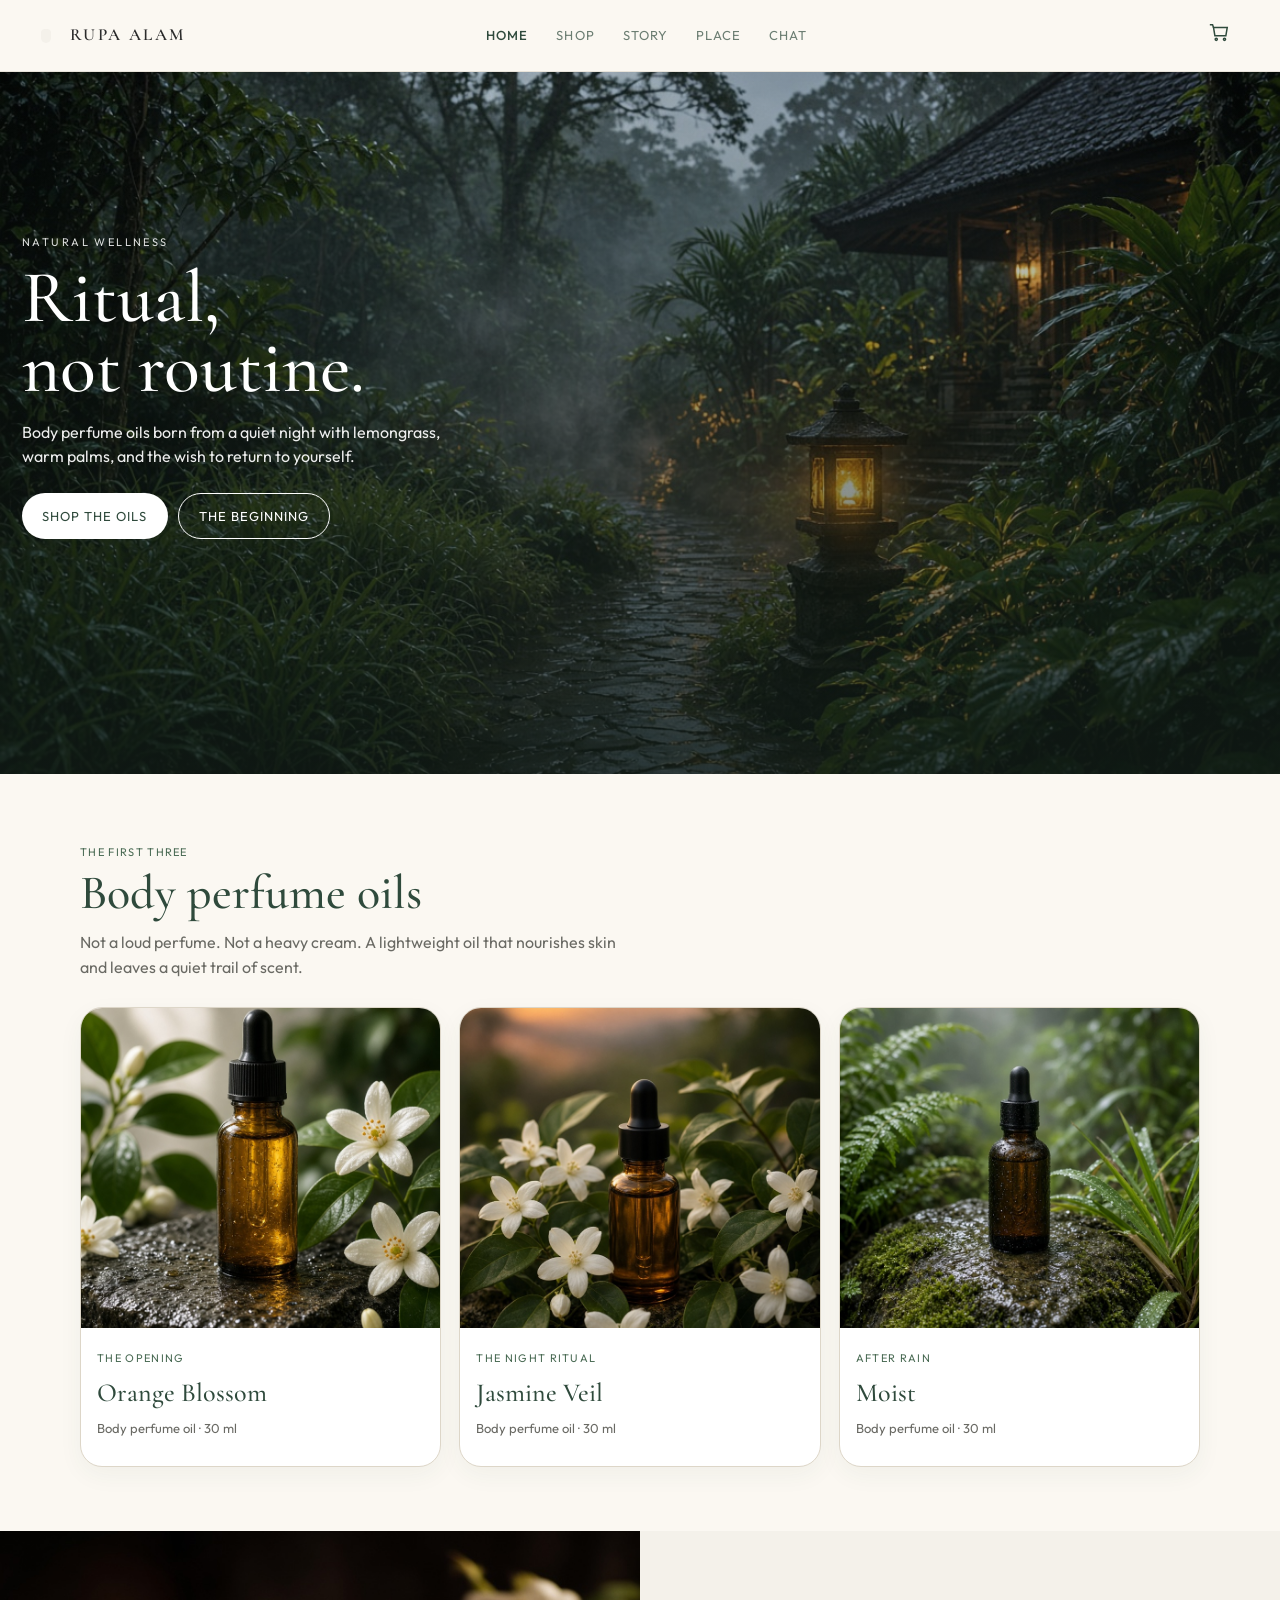
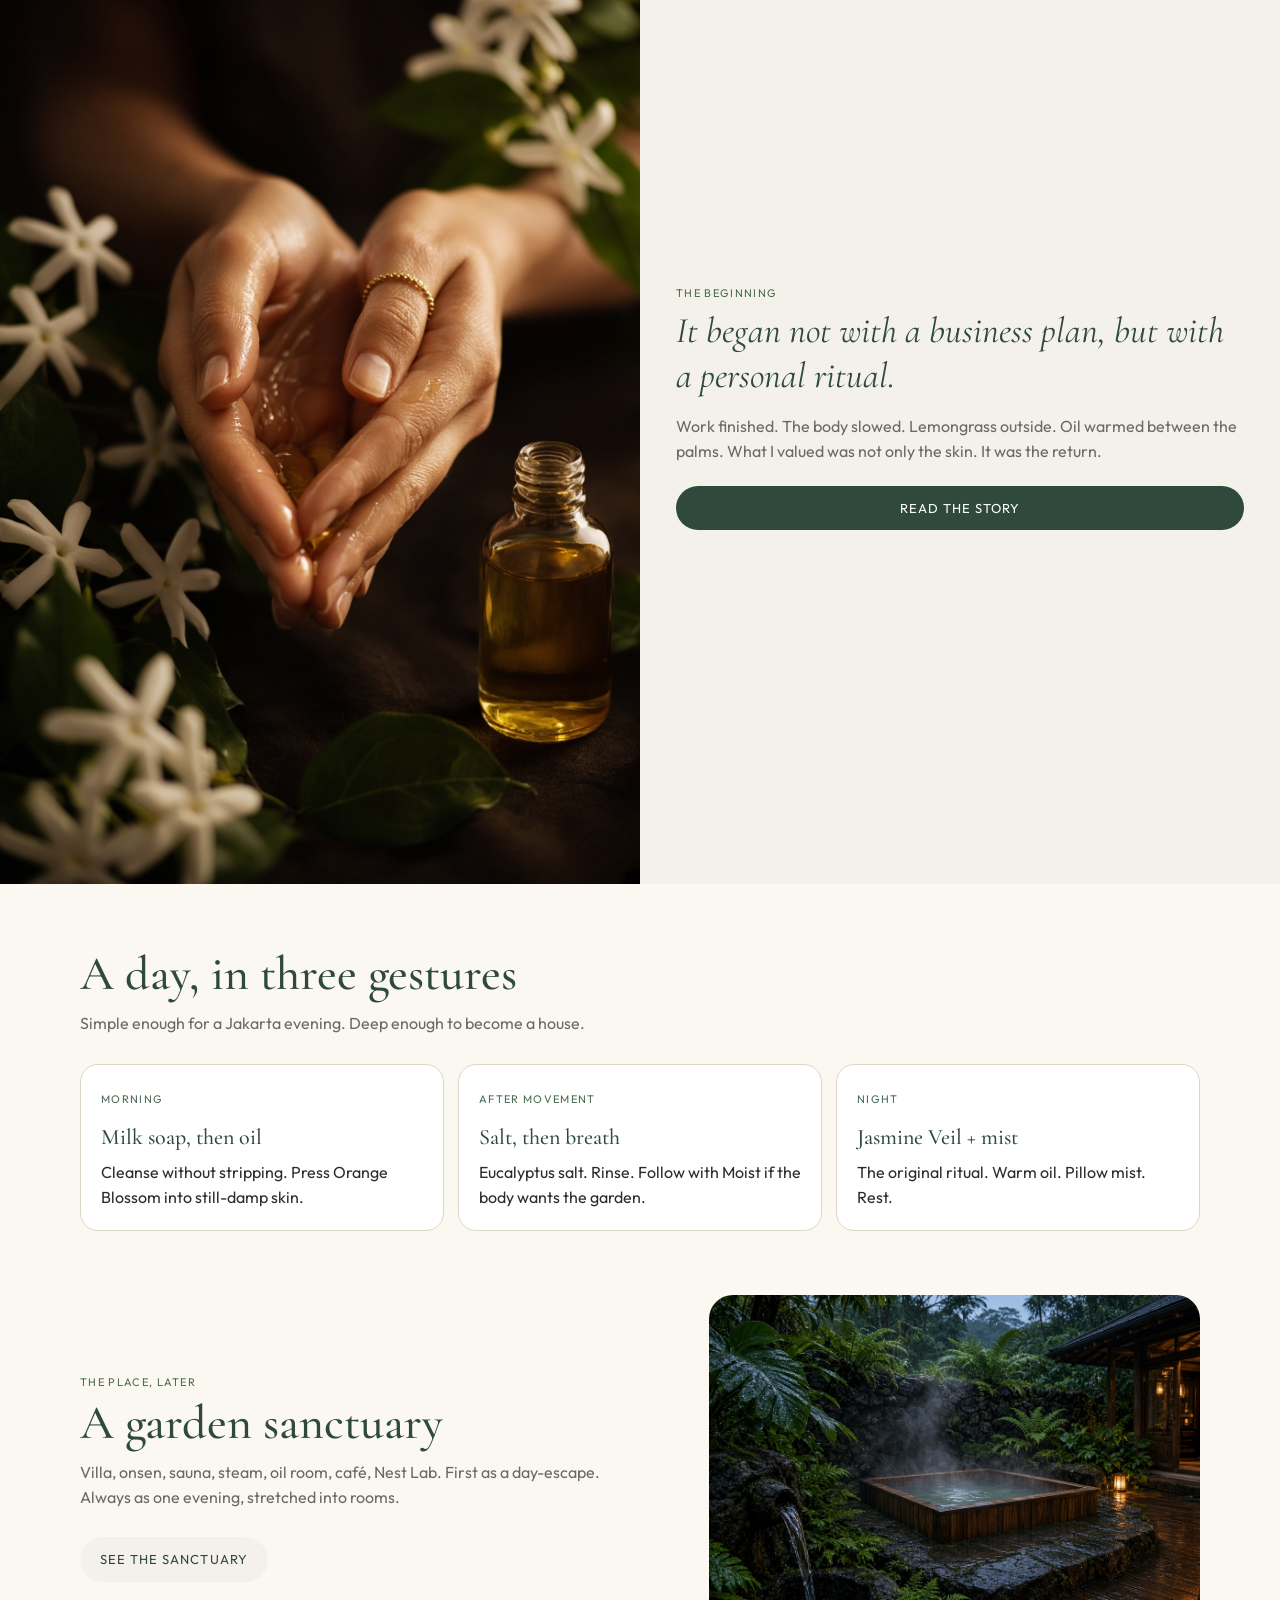
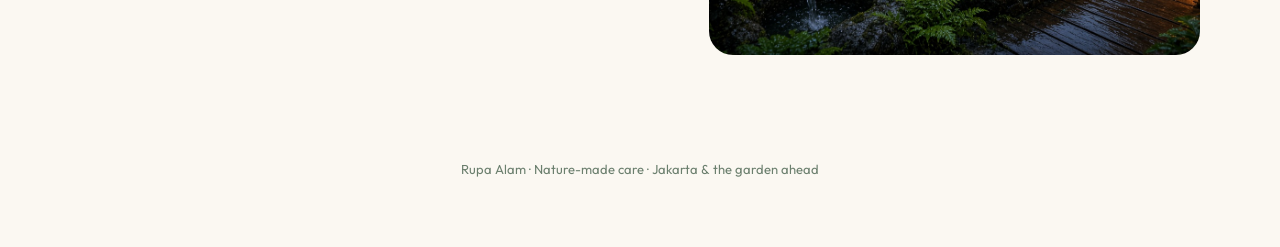
==== index.html @ 2313e0cc "first commit" ====
<!doctype html>
<html lang="en">
<head>
  <meta charset="utf-8">
  <meta name="viewport" content="width=device-width,initial-scale=1,viewport-fit=cover">
  <meta name="theme-color" content="#2F4A3C">
  <meta name="apple-mobile-web-app-capable" content="yes">
  <meta name="apple-mobile-web-app-title" content="Rupa Alam">
  <title>Rupa Alam — Ritual, not Routine</title>
  <meta name="description" content="Botanical body perfume oils and a future garden sanctuary. Nature-made care for ritual, not routines.">
  <link rel="manifest" href="manifest.json">
  <link rel="apple-touch-icon" href="assets/img/apple-touch.png">
  <link rel="icon" href="assets/img/icon-192.png">
  <link rel="preconnect" href="https://fonts.googleapis.com">
  <link href="https://fonts.googleapis.com/css2?family=Cormorant+Garamond:ital,wght@0,500;0,600;1,500&family=Outfit:wght@300;400;500;600&display=swap" rel="stylesheet">
  <link rel="stylesheet" href="assets/css/style.css">
</head>
<body data-page="home">
  <div class="app">
    <header class="topbar" id="topbar"></header>

    <section class="hero">
      <img class="bg" src="assets/img/hero-garden.jpg" alt="Garden after rain">
      <div class="veil"></div>
      <div class="hero-copy">
        <div class="kicker">Natural wellness</div>
        <h1>Ritual,<br>not routine.</h1>
        <p>Body perfume oils born from a quiet night with lemongrass, warm palms, and the wish to return to yourself.</p>
        <div class="row-btns">
          <a class="btn btn-light" href="shop.html">Shop the oils</a>
          <a class="btn btn-line" href="story.html">The beginning</a>
        </div>
      </div>
    </section>

    <section class="section">
      <div class="wrap">
        <div class="tag">The first three</div>
        <h2>Body perfume oils</h2>
        <p class="lede">Not a loud perfume. Not a heavy cream. A lightweight oil that nourishes skin and leaves a quiet trail of scent.</p>
        <div class="grid-3" id="home-products"></div>
      </div>
    </section>

    <section class="split">
      <img src="assets/img/ritual-hands.jpg" alt="Warming oil in the palms">
      <div class="text">
        <div class="tag">The beginning</div>
        <p class="quote">It began not with a business plan, but with a personal ritual.</p>
        <p style="margin:16px 0 22px;color:var(--muted)">Work finished. The body slowed. Lemongrass outside. Oil warmed between the palms. What I valued was not only the skin. It was the return.</p>
        <a class="btn btn-dark" href="story.html">Read the story</a>
      </div>
    </section>

    <section class="section">
      <div class="wrap">
        <h2>A day, in three gestures</h2>
        <p class="lede">Simple enough for a Jakarta evening. Deep enough to become a house.</p>
        <div class="rituals">
          <div class="ritual"><div class="tag">Morning</div><b>Milk soap, then oil</b><p>Cleanse without stripping. Press Orange Blossom into still-damp skin.</p></div>
          <div class="ritual"><div class="tag">After movement</div><b>Salt, then breath</b><p>Eucalyptus salt. Rinse. Follow with Moist if the body wants the garden.</p></div>
          <div class="ritual"><div class="tag">Night</div><b>Jasmine Veil + mist</b><p>The original ritual. Warm oil. Pillow mist. Rest.</p></div>
        </div>
      </div>
    </section>

    <section class="section" style="padding-top:0">
      <div class="wrap grid-2">
        <div>
          <div class="tag">The place, later</div>
          <h2>A garden sanctuary</h2>
          <p class="lede">Villa, onsen, sauna, steam, oil room, café, Nest Lab. First as a day-escape. Always as one evening, stretched into rooms.</p>
          <a class="btn btn-cream" href="sanctuary.html">See the sanctuary</a>
        </div>
        <img src="assets/img/onsen.jpg" alt="Garden onsen" style="border-radius:24px;height:360px;object-fit:cover;width:100%">
      </div>
    </section>

    <footer class="footer">Rupa Alam · Nature-made care · Jakarta & the garden ahead</footer>
  </div>
  <nav class="tabs" id="tabs"></nav>
  <script src="assets/js/app.js"></script>
  <script>
    document.addEventListener("DOMContentLoaded", () => {
      mountShop(document.getElementById("home-products"), ["orange-blossom","jasmine-veil","moist"]);
    });
  </script>
</body>
</html>
---- assets/css/style.css ----
:root{
  --forest:#2F4A3C;
  --forest-2:#24382e;
  --moss:#4A6B54;
  --leaf:#6B7F6E;
  --cream:#F4F1EA;
  --cream-2:#EBE6DB;
  --paper:#FBF8F2;
  --ink:#2C2C2C;
  --muted:#6A6A64;
  --line:#DDD6C8;
  --amber:#C4A574;
  --white:#fff;
  --shadow:0 18px 40px rgba(47,74,60,.12);
  --radius:22px;
  --nav-h:64px;
  --tab-h:72px;
}
*{box-sizing:border-box;margin:0;padding:0}
html,body{background:var(--paper);color:var(--ink);font-family:"Outfit",sans-serif;line-height:1.55}
img{max-width:100%;display:block}
a{color:inherit;text-decoration:none}
button,input,textarea,select{font:inherit}
.serif{font-family:"Cormorant Garamond",Georgia,serif}
.app{min-height:100dvh;padding-bottom:calc(var(--tab-h) + 18px)}

/* top bar */
.topbar{
  position:sticky;top:0;z-index:40;
  display:flex;align-items:center;justify-content:space-between;
  height:var(--nav-h);padding:0 18px;
  background:rgba(251,248,242,.9);backdrop-filter:blur(14px);
  border-bottom:1px solid rgba(221,214,200,.6);
}
.brand{display:flex;align-items:center;gap:10px}
.brand-mark{
  width:28px;height:28px;border-radius:50%;
  display:grid;
  place-items:center;
}
.brand-mark span{width:10px;height:14px;border-radius:8px 8px 10px 10px;background:var(--cream);display:block}
.brand b{font-family:"Cormorant Garamond",serif;font-weight:600;letter-spacing:.12em;font-size:15px}
.icon-btn{
  width:40px;height:40px;border:0;border-radius:50%;
  background:transparent;position:relative;cursor:pointer;color:var(--forest);
}
.cart-count{
  position:absolute;top:2px;right:2px;min-width:16px;height:16px;padding:0 4px;
  border-radius:99px;background:var(--forest);color:#fff;font-size:10px;
  display:none;align-items:center;justify-content:center;
}
.cart-count.show{display:flex}

/* Desktop top navigation (hidden on mobile) */
.topnav{
  margin-left: -100px;
  display:none;
  align-items:center;
  gap:28px;
}
.topnav a{
  font-size:13px;
  letter-spacing:.08em;
  text-transform:uppercase;
  color:var(--forest);
  opacity:.7;
  transition:opacity .2s;
}
.topnav a:hover,
.topnav a.active{opacity:1;font-weight:500}
.topbar-right{
  display:flex;
  align-items:center;
  gap:8px;
}

/* bottom app tabs */
.tabs{
  position:fixed;left:12px;right:12px;bottom:10px;z-index:50;
  height:62px;background:var(--forest);color:#fff;
  border-radius:22px;display:flex;align-items:center;justify-content:space-around;
  box-shadow:0 12px 30px rgba(47,74,60,.28);
}
.tabs a{
  flex:1;height:100%;display:flex;flex-direction:column;align-items:center;justify-content:center;
  gap:2px;font-size:10px;letter-spacing:.06em;text-transform:uppercase;opacity:.7;
}
.tabs a.active,.tabs a:hover{opacity:1}
.tabs svg{width:20px;height:20px}

/* hero */
.hero{position:relative;min-height:78vh;color:#fff;overflow:hidden}
.hero img.bg{position:absolute;inset:0;width:100%;height:100%;object-fit:cover}
.hero .veil{position:absolute;inset:0;background:linear-gradient(180deg,rgba(20,32,26,.15),rgba(20,32,26,.72))}
.hero-copy{position:relative;z-index:2;max-width:720px;padding:18vh 22px 70px}
.kicker{letter-spacing:.22em;text-transform:uppercase;font-size:11px;opacity:.85}
.hero h1{font-family:"Cormorant Garamond",serif;font-weight:500;font-size:clamp(40px,8vw,74px);line-height:.95;margin:12px 0 16px}
.hero p{max-width:460px;font-size:16px;opacity:.92}
.row-btns{display:flex;flex-wrap:wrap;gap:10px;margin-top:24px}

.btn{
  display:inline-flex;align-items:center;justify-content:center;gap:8px;
  border:0;border-radius:999px;padding:12px 20px;cursor:pointer;
  font-size:13px;letter-spacing:.08em;text-transform:uppercase;
}
.btn-dark{background:var(--forest);color:#fff}
.btn-light{background:#fff;color:var(--forest)}
.btn-line{background:transparent;color:inherit;border:1px solid currentColor}
.btn-cream{background:var(--cream);color:var(--forest)}
.btn.full{width:100%}
.btn:disabled{opacity:.45}

.wrap{width:min(1120px,calc(100% - 32px));margin:0 auto}
.section{padding:64px 0}
.section h2{font-family:"Cormorant Garamond",serif;font-size:clamp(30px,5vw,48px);font-weight:500;color:var(--forest);line-height:1.1}
.lede{color:var(--muted);max-width:560px;margin:10px 0 28px}

.grid-3{display:grid;grid-template-columns:repeat(3,1fr);gap:18px}
.grid-2{display:grid;grid-template-columns:1.1fr .9fr;gap:28px;align-items:center}
.card{
  background:#fff;border-radius:var(--radius);overflow:hidden;
  border:1px solid var(--line);box-shadow:0 8px 24px rgba(47,74,60,.05);
}
.card img{width:100%;height:320px;object-fit:cover}
.card .pad{padding:16px 16px 18px}
.card h3{font-family:"Cormorant Garamond",serif;font-size:26px;font-weight:500;color:var(--forest)}
.meta{font-size:13px;color:var(--muted);margin:4px 0 10px}
.price{font-size:15px;color:var(--forest);font-weight:560}
.tag{display:inline-block;font-size:11px;letter-spacing:.12em;text-transform:uppercase;color:var(--moss);margin-bottom:6px}

.split{display:grid;grid-template-columns:1fr 1fr;gap:0;min-height:520px}
.split img{width:100%;height:100%;object-fit:cover;min-height:360px}
.split .text{padding:48px 36px;display:flex;flex-direction:column;justify-content:center;background:var(--cream)}
.quote{font-family:"Cormorant Garamond",serif;font-size:clamp(24px,3.4vw,36px);line-height:1.25;color:var(--forest);font-style:italic}

.rituals{display:grid;grid-template-columns:repeat(3,1fr);gap:14px}
.ritual{background:#fff;border:1px solid var(--line);border-radius:18px;padding:20px}
.ritual b{display:block;font-family:"Cormorant Garamond",serif;font-size:22px;font-weight:500;color:var(--forest);margin:6px 0}

.spaces{display:grid;grid-template-columns:repeat(2,1fr);gap:12px}
.space{position:relative;border-radius:18px;overflow:hidden;min-height:180px;color:#fff}
.space img{position:absolute;inset:0;width:100%;height:100%;object-fit:cover}
.space .cap{position:relative;z-index:1;padding:18px;background:linear-gradient(180deg,transparent,rgba(0,0,0,.55));height:100%;display:flex;align-items:flex-end}
.space h3{font-family:"Cormorant Garamond",serif;font-size:28px;font-weight:500}

.product-hero{display:grid;grid-template-columns:.95fr 1.05fr;gap:28px;padding:28px 0 10px;align-items:start}
.product-hero img{width:100%;border-radius:28px;height:min(70vh,720px);object-fit:cover}
.qty{display:flex;align-items:center;gap:10px;margin:16px 0}
.qty button{width:36px;height:36px;border-radius:50%;border:1px solid var(--line);background:#fff;cursor:pointer}
.notes li{margin-left:18px;margin-bottom:6px;color:var(--muted)}

.cart-item{display:grid;grid-template-columns:84px 1fr auto;gap:12px;padding:14px 0;border-bottom:1px solid var(--line);align-items:center}
.cart-item img{width:84px;height:84px;object-fit:cover;border-radius:14px}
.cart-empty{text-align:center;padding:50px 10px}
.totals{background:#fff;border:1px solid var(--line);border-radius:20px;padding:18px;margin-top:18px}
.totals div{display:flex;justify-content:space-between;margin:6px 0}
.form{display:grid;gap:10px;margin-top:16px}
.form input,.form textarea,.form select{
  width:100%;padding:12px 14px;border-radius:12px;border:1px solid var(--line);background:#fff;
}
.hint{font-size:12px;color:var(--muted);margin-top:8px}

.footer{padding:40px 0 28px;color:var(--leaf);font-size:13px;text-align:center}
.lang{display:flex;gap:8px}
.lang button{border:0;background:transparent;color:var(--forest);cursor:pointer;font-size:12px;letter-spacing:.08em}
.lang button.on{font-weight:700}

@media(max-width:860px){
  .grid-3,.rituals,.split,.product-hero,.grid-2,.spaces{grid-template-columns:1fr}
  .hero{min-height:86vh}
  .card img{height:280px}
  .split .text{padding:28px 20px}
}

/* Desktop: top navbar, hide bottom tabs */
@media(min-width:861px){
  .app{padding-bottom:40px}
  .tabs{display:none}
  .topnav{display:flex}
  .topbar{
    padding:0 32px;
    height:72px;
  }
  .topbar .brand b{font-size:17px;letter-spacing:.14em}
}
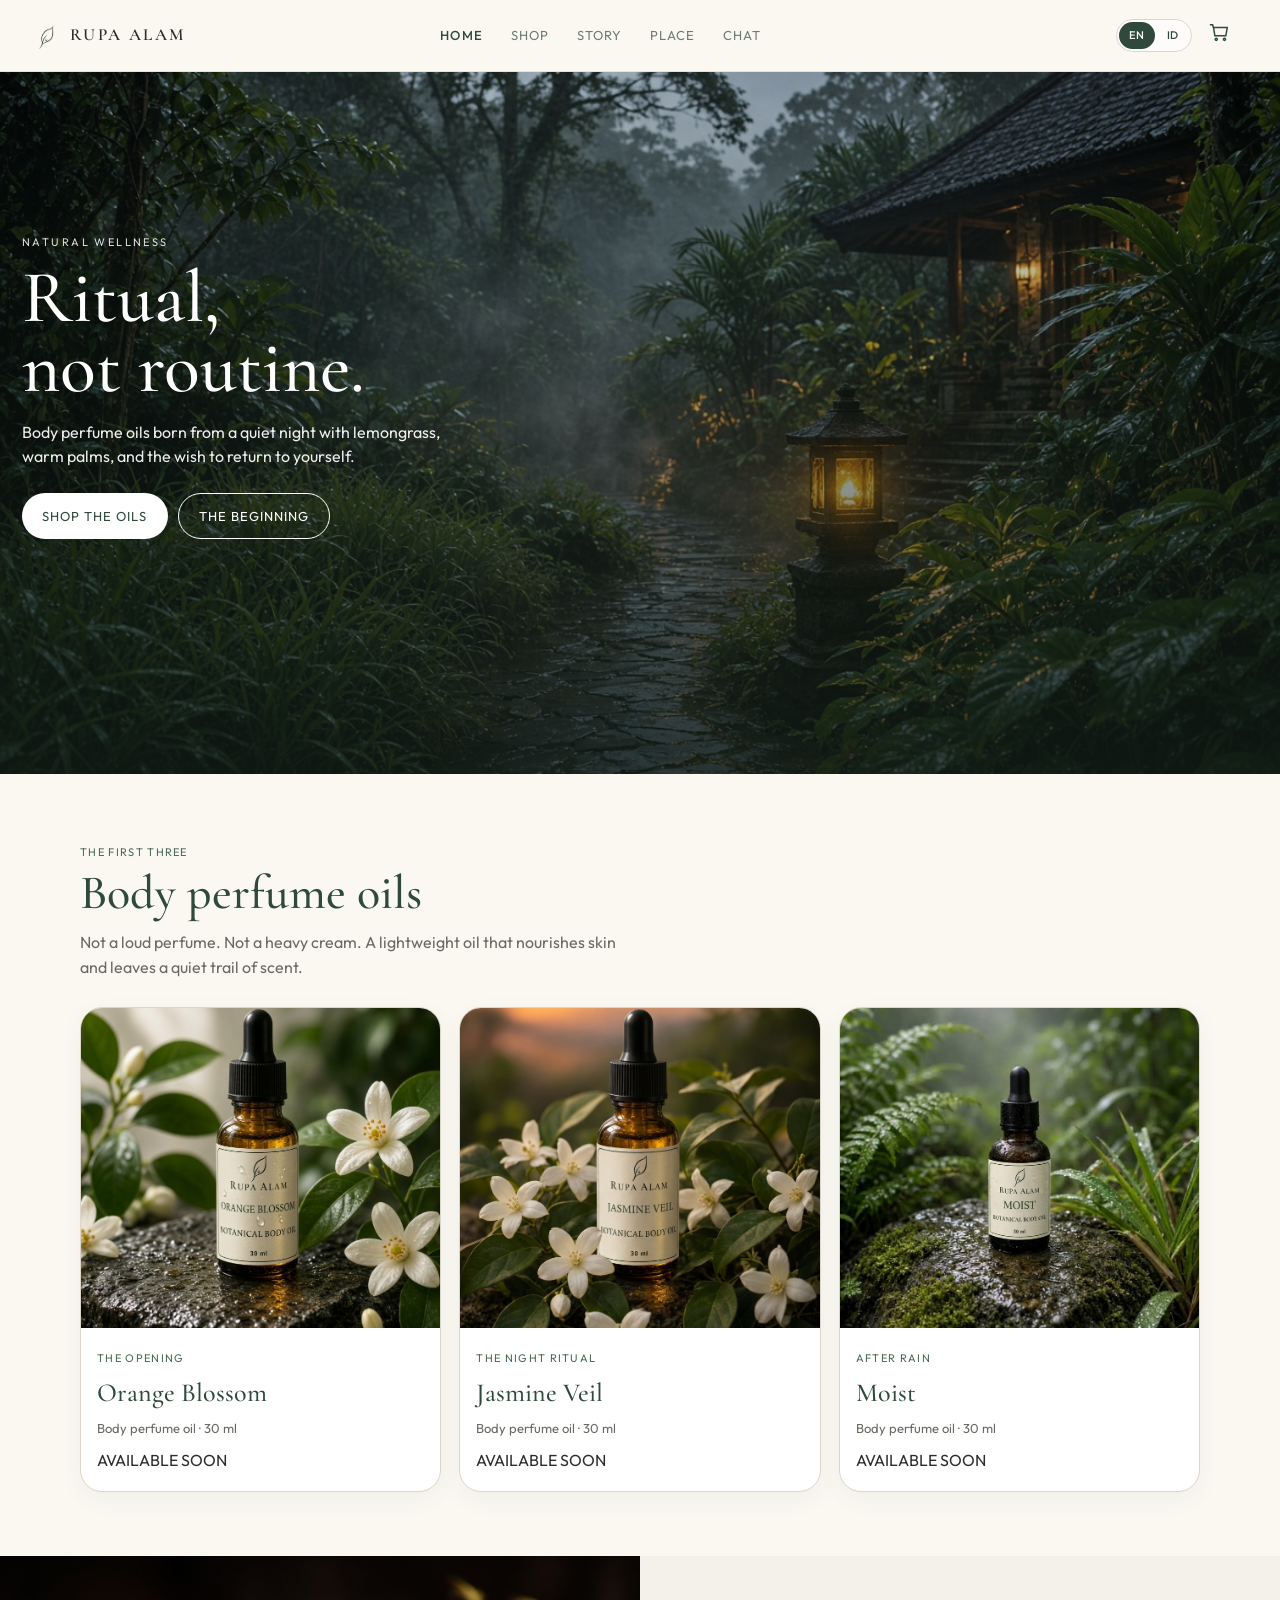
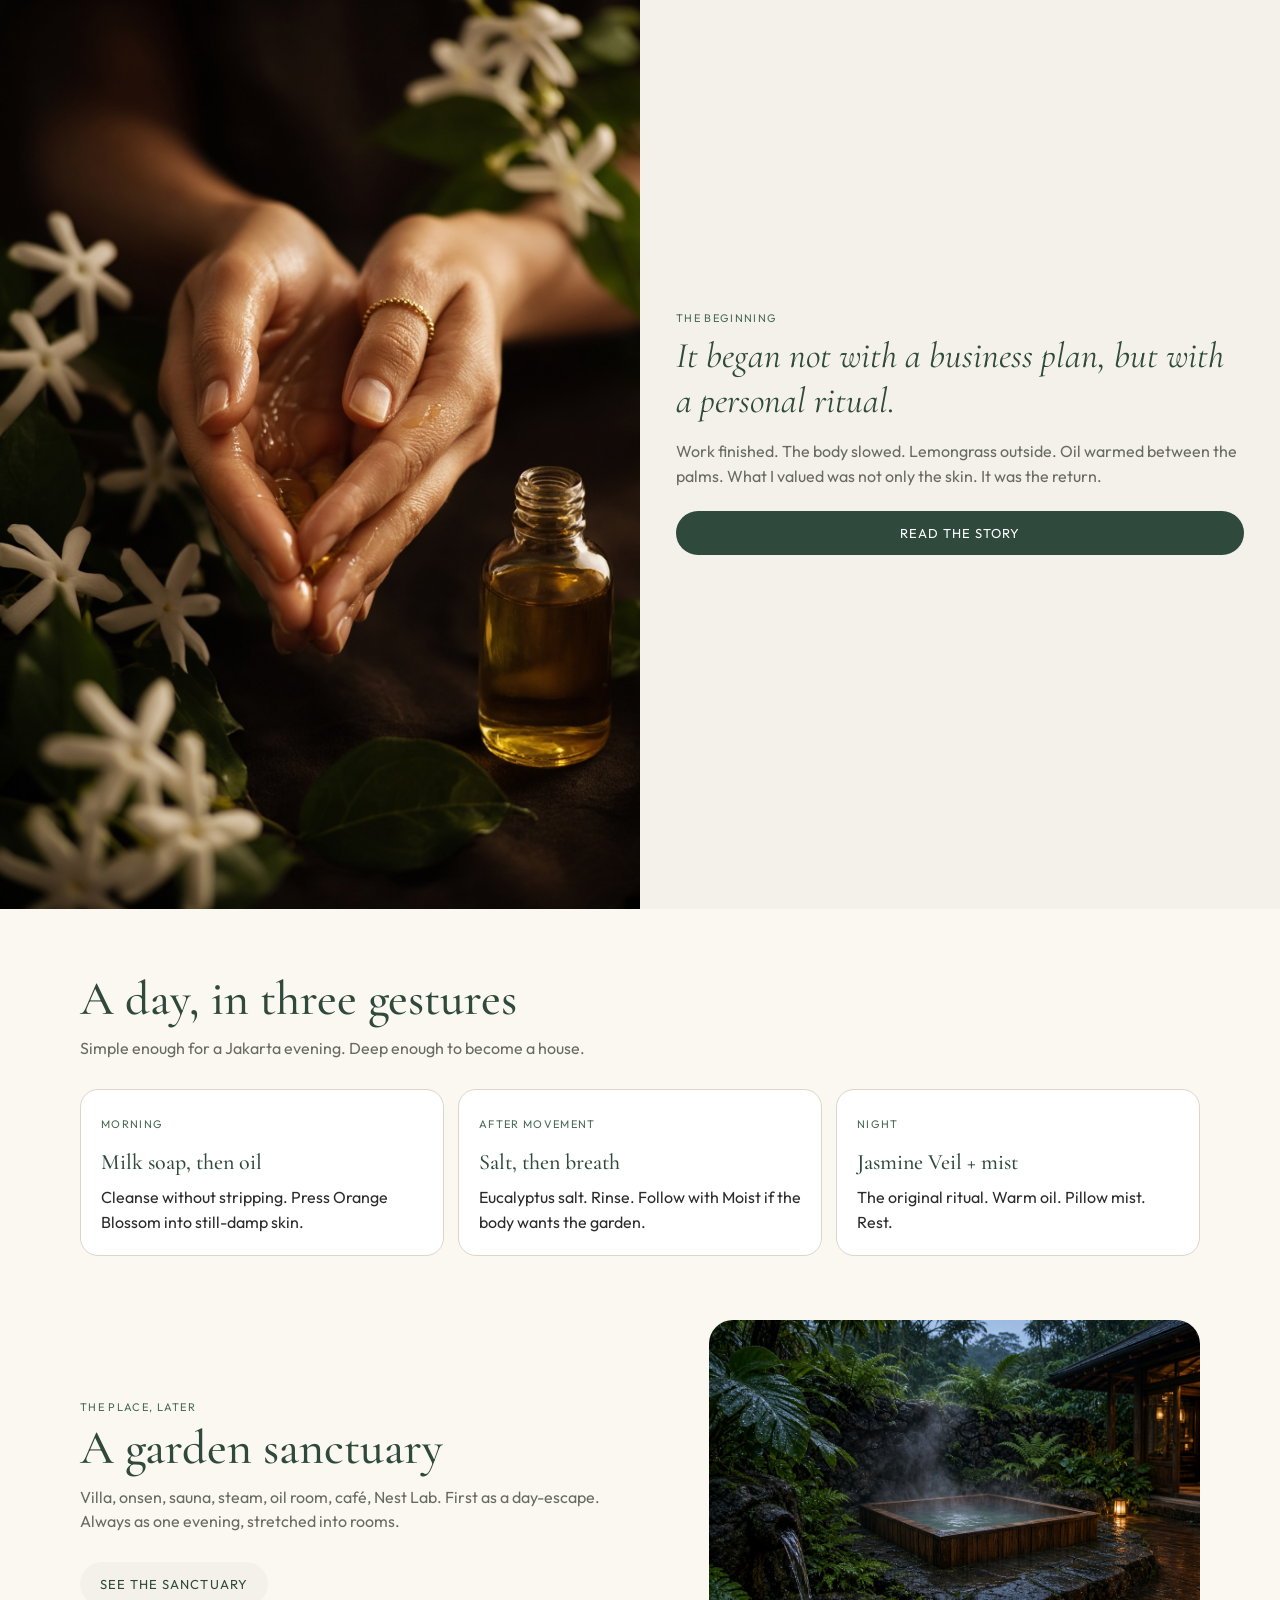
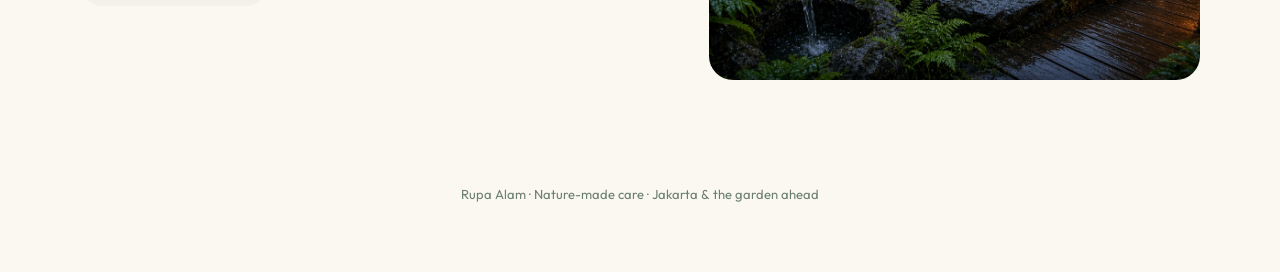
==== commit a93b2aa1: "adding locales language" ====
--- a/index.html
+++ b/index.html
@@ -23,21 +23,21 @@
       <img class="bg" src="assets/img/hero-garden.jpg" alt="Garden after rain">
       <div class="veil"></div>
       <div class="hero-copy">
-        <div class="kicker">Natural wellness</div>
-        <h1>Ritual,<br>not routine.</h1>
-        <p>Body perfume oils born from a quiet night with lemongrass, warm palms, and the wish to return to yourself.</p>
+        <div class="kicker" data-i18n="home.kicker">Natural wellness</div>
+        <h1 data-i18n="home.hero_title">Ritual,<br>not routine.</h1>
+        <p data-i18n="home.hero_text">Body perfume oils born from a quiet night with lemongrass, warm palms, and the wish to return to yourself.</p>
         <div class="row-btns">
-          <a class="btn btn-light" href="shop.html">Shop the oils</a>
-          <a class="btn btn-line" href="story.html">The beginning</a>
+          <a class="btn btn-light" href="shop.html" data-i18n="home.btn_shop">Shop the oils</a>
+          <a class="btn btn-line" href="story.html" data-i18n="home.btn_story">The beginning</a>
         </div>
       </div>
     </section>
 
     <section class="section">
       <div class="wrap">
-        <div class="tag">The first three</div>
-        <h2>Body perfume oils</h2>
-        <p class="lede">Not a loud perfume. Not a heavy cream. A lightweight oil that nourishes skin and leaves a quiet trail of scent.</p>
+        <div class="tag" data-i18n="home.section1_tag">The first three</div>
+        <h2 data-i18n="home.section1_title">Body perfume oils</h2>
+        <p class="lede" data-i18n="home.section1_lede">Not a loud perfume. Not a heavy cream. A lightweight oil that nourishes skin and leaves a quiet trail of scent.</p>
         <div class="grid-3" id="home-products"></div>
       </div>
     </section>
@@ -45,21 +45,33 @@
     <section class="split">
       <img src="assets/img/ritual-hands.jpg" alt="Warming oil in the palms">
       <div class="text">
-        <div class="tag">The beginning</div>
-        <p class="quote">It began not with a business plan, but with a personal ritual.</p>
-        <p style="margin:16px 0 22px;color:var(--muted)">Work finished. The body slowed. Lemongrass outside. Oil warmed between the palms. What I valued was not only the skin. It was the return.</p>
-        <a class="btn btn-dark" href="story.html">Read the story</a>
+        <div class="tag" data-i18n="home.section2_tag">The beginning</div>
+        <p class="quote" data-i18n="home.section2_quote">It began not with a business plan, but with a personal ritual.</p>
+        <p style="margin:16px 0 22px;color:var(--muted)" data-i18n="home.section2_text">Work finished. The body slowed. Lemongrass outside. Oil warmed between the palms. What I valued was not only the skin. It was the return.</p>
+        <a class="btn btn-dark" href="story.html" data-i18n="home.section2_btn">Read the story</a>
       </div>
     </section>
 
     <section class="section">
       <div class="wrap">
-        <h2>A day, in three gestures</h2>
-        <p class="lede">Simple enough for a Jakarta evening. Deep enough to become a house.</p>
+        <h2 data-i18n="home.section3_title">A day, in three gestures</h2>
+        <p class="lede" data-i18n="home.section3_lede">Simple enough for a Jakarta evening. Deep enough to become a house.</p>
         <div class="rituals">
-          <div class="ritual"><div class="tag">Morning</div><b>Milk soap, then oil</b><p>Cleanse without stripping. Press Orange Blossom into still-damp skin.</p></div>
-          <div class="ritual"><div class="tag">After movement</div><b>Salt, then breath</b><p>Eucalyptus salt. Rinse. Follow with Moist if the body wants the garden.</p></div>
-          <div class="ritual"><div class="tag">Night</div><b>Jasmine Veil + mist</b><p>The original ritual. Warm oil. Pillow mist. Rest.</p></div>
+          <div class="ritual">
+            <div class="tag" data-i18n="home.ritual1_tag">Morning</div>
+            <b data-i18n="home.ritual1_title">Milk soap, then oil</b>
+            <p data-i18n="home.ritual1_text">Cleanse without stripping. Press Orange Blossom into still-damp skin.</p>
+          </div>
+          <div class="ritual">
+            <div class="tag" data-i18n="home.ritual2_tag">After movement</div>
+            <b data-i18n="home.ritual2_title">Salt, then breath</b>
+            <p data-i18n="home.ritual2_text">Eucalyptus salt. Rinse. Follow with Moist if the body wants the garden.</p>
+          </div>
+          <div class="ritual">
+            <div class="tag" data-i18n="home.ritual3_tag">Night</div>
+            <b data-i18n="home.ritual3_title">Jasmine Veil + mist</b>
+            <p data-i18n="home.ritual3_text">The original ritual. Warm oil. Pillow mist. Rest.</p>
+          </div>
         </div>
       </div>
     </section>
@@ -67,22 +79,33 @@
     <section class="section" style="padding-top:0">
       <div class="wrap grid-2">
         <div>
-          <div class="tag">The place, later</div>
-          <h2>A garden sanctuary</h2>
-          <p class="lede">Villa, onsen, sauna, steam, oil room, café, Nest Lab. First as a day-escape. Always as one evening, stretched into rooms.</p>
-          <a class="btn btn-cream" href="sanctuary.html">See the sanctuary</a>
+          <div class="tag" data-i18n="home.section4_tag">The place, later</div>
+          <h2 data-i18n="home.section4_title">A garden sanctuary</h2>
+          <p class="lede" data-i18n="home.section4_lede">Villa, onsen, sauna, steam, oil room, café, Nest Lab. First as a day-escape. Always as one evening, stretched into rooms.</p>
+          <a class="btn btn-cream" href="sanctuary.html" data-i18n="home.section4_btn">See the sanctuary</a>
         </div>
         <img src="assets/img/onsen.jpg" alt="Garden onsen" style="border-radius:24px;height:360px;object-fit:cover;width:100%">
       </div>
     </section>
 
-    <footer class="footer">Rupa Alam · Nature-made care · Jakarta & the garden ahead</footer>
+    <footer class="footer" data-i18n="footer">Rupa Alam · Nature-made care · Jakarta & the garden ahead</footer>
   </div>
   <nav class="tabs" id="tabs"></nav>
   <script src="assets/js/app.js"></script>
   <script>
+    // Re-render products when language changes
+    window.__onLangChange = function () {
+      mountShop(document.getElementById("home-products"), ["orange-blossom","jasmine-veil","moist"]);
+    };
+
     document.addEventListener("DOMContentLoaded", () => {
-      mountShop(document.getElementById("home-products"), ["orange-blossom","jasmine-veil","moist"]);
+      // products will be mounted after language loads via __onLangChange
+      // fallback if language already loaded
+      setTimeout(() => {
+        if (document.getElementById("home-products") && !document.getElementById("home-products").innerHTML) {
+          mountShop(document.getElementById("home-products"), ["orange-blossom","jasmine-veil","moist"]);
+        }
+      }, 100);
     });
   </script>
 </body>
--- a/assets/css/style.css
+++ b/assets/css/style.css
@@ -38,6 +38,10 @@
   display:grid;
   place-items:center;
 }
+.brand-mark img{
+  width: 30px;
+  height: 30px;
+}
 .brand-mark span{width:10px;height:14px;border-radius:8px 8px 10px 10px;background:var(--cream);display:block}
 .brand b{font-family:"Cormorant Garamond",serif;font-weight:600;letter-spacing:.12em;font-size:15px}
 .icon-btn{
@@ -183,3 +187,38 @@
   }
   .topbar .brand b{font-size:17px;letter-spacing:.14em}
 }
+
+/* Language switcher */
+.lang-switch {
+  display: flex;
+  gap: 2px;
+  margin-right: 12px;
+  border: 1px solid var(--line);
+  border-radius: 999px;
+  padding: 2px;
+  background: rgba(255,255,255,0.6);
+}
+.lang-switch button {
+  border: 0;
+  background: transparent;
+  color: var(--forest);
+  cursor: pointer;
+  font-size: 11px;
+  font-weight: 500;
+  letter-spacing: 0.06em;
+  padding: 5px 10px;
+  border-radius: 999px;
+  transition: all 0.2s ease;
+}
+.lang-switch button.active {
+  background: var(--forest);
+  color: #fff;
+}
+.lang-switch button:hover:not(.active) {
+  background: rgba(47, 74, 60, 0.08);
+}
+.topbar-right {
+  display: flex;
+  align-items: center;
+  gap: 4px;
+}
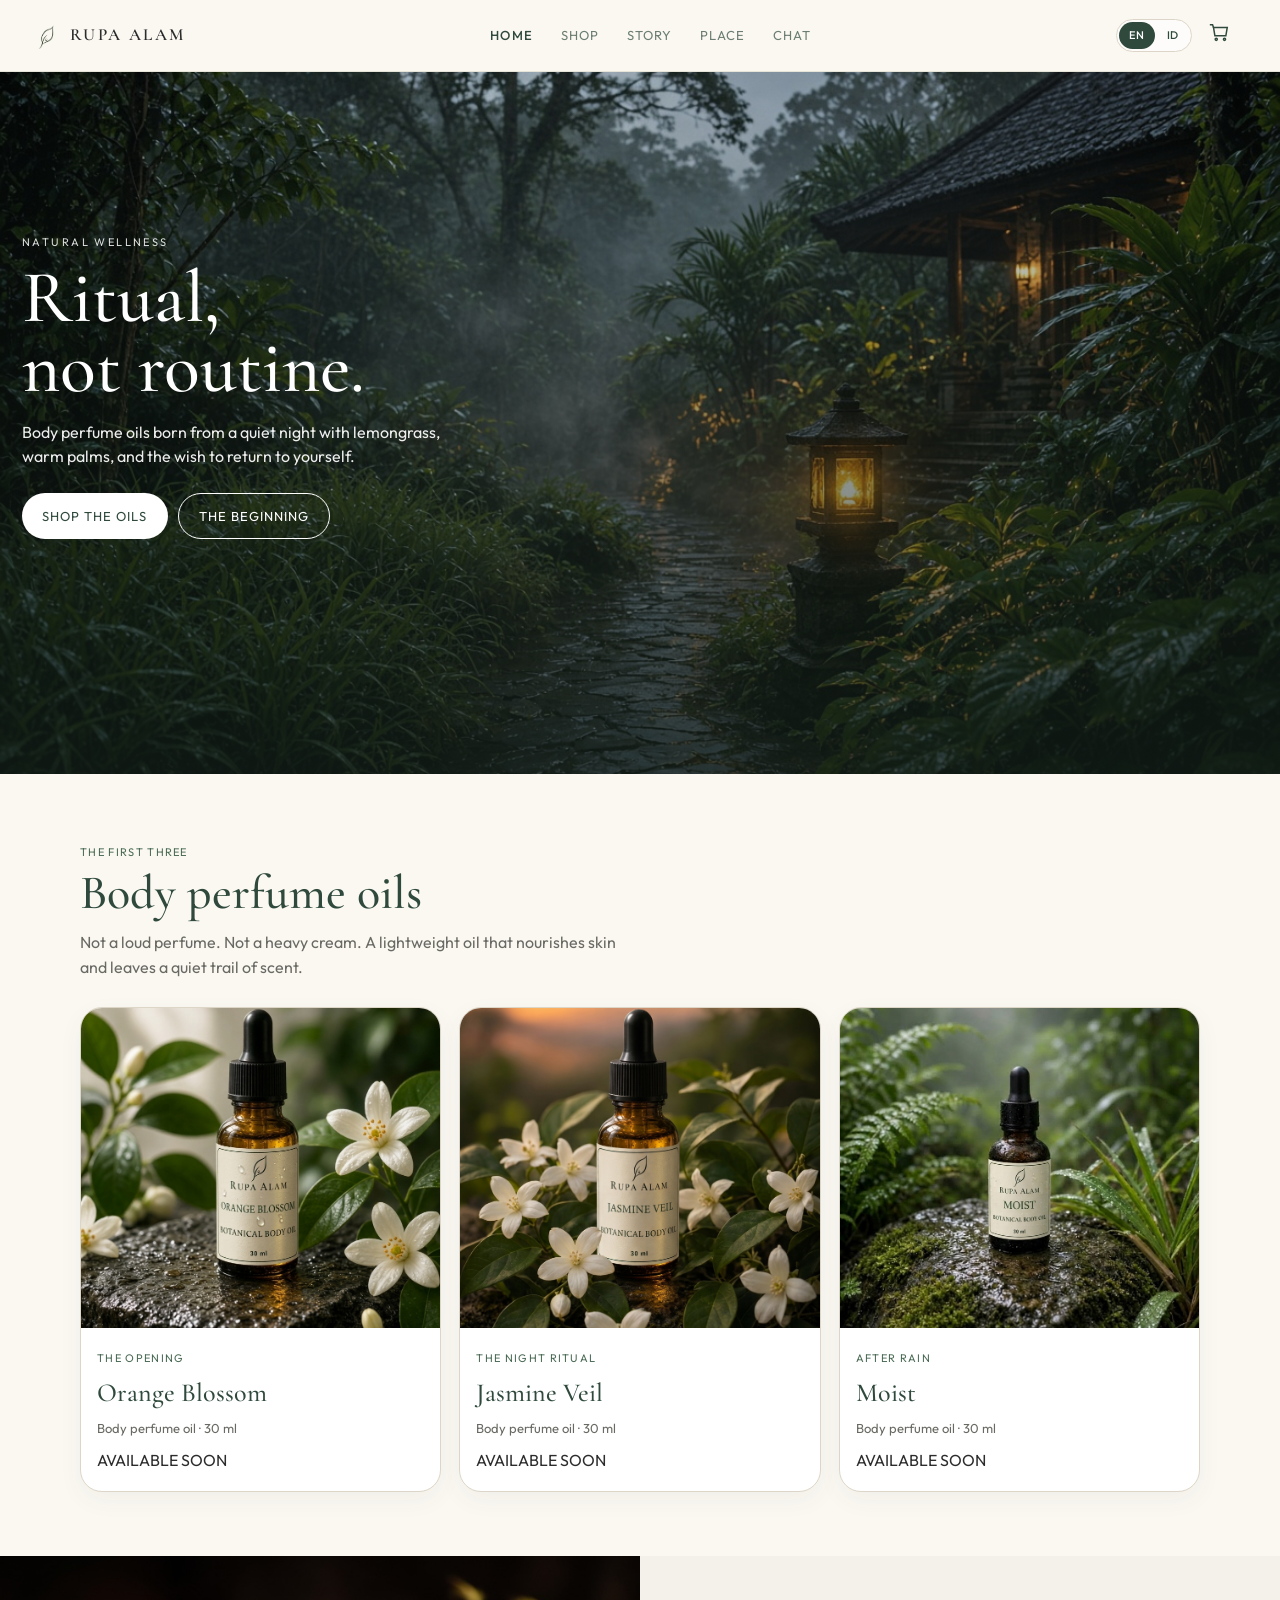
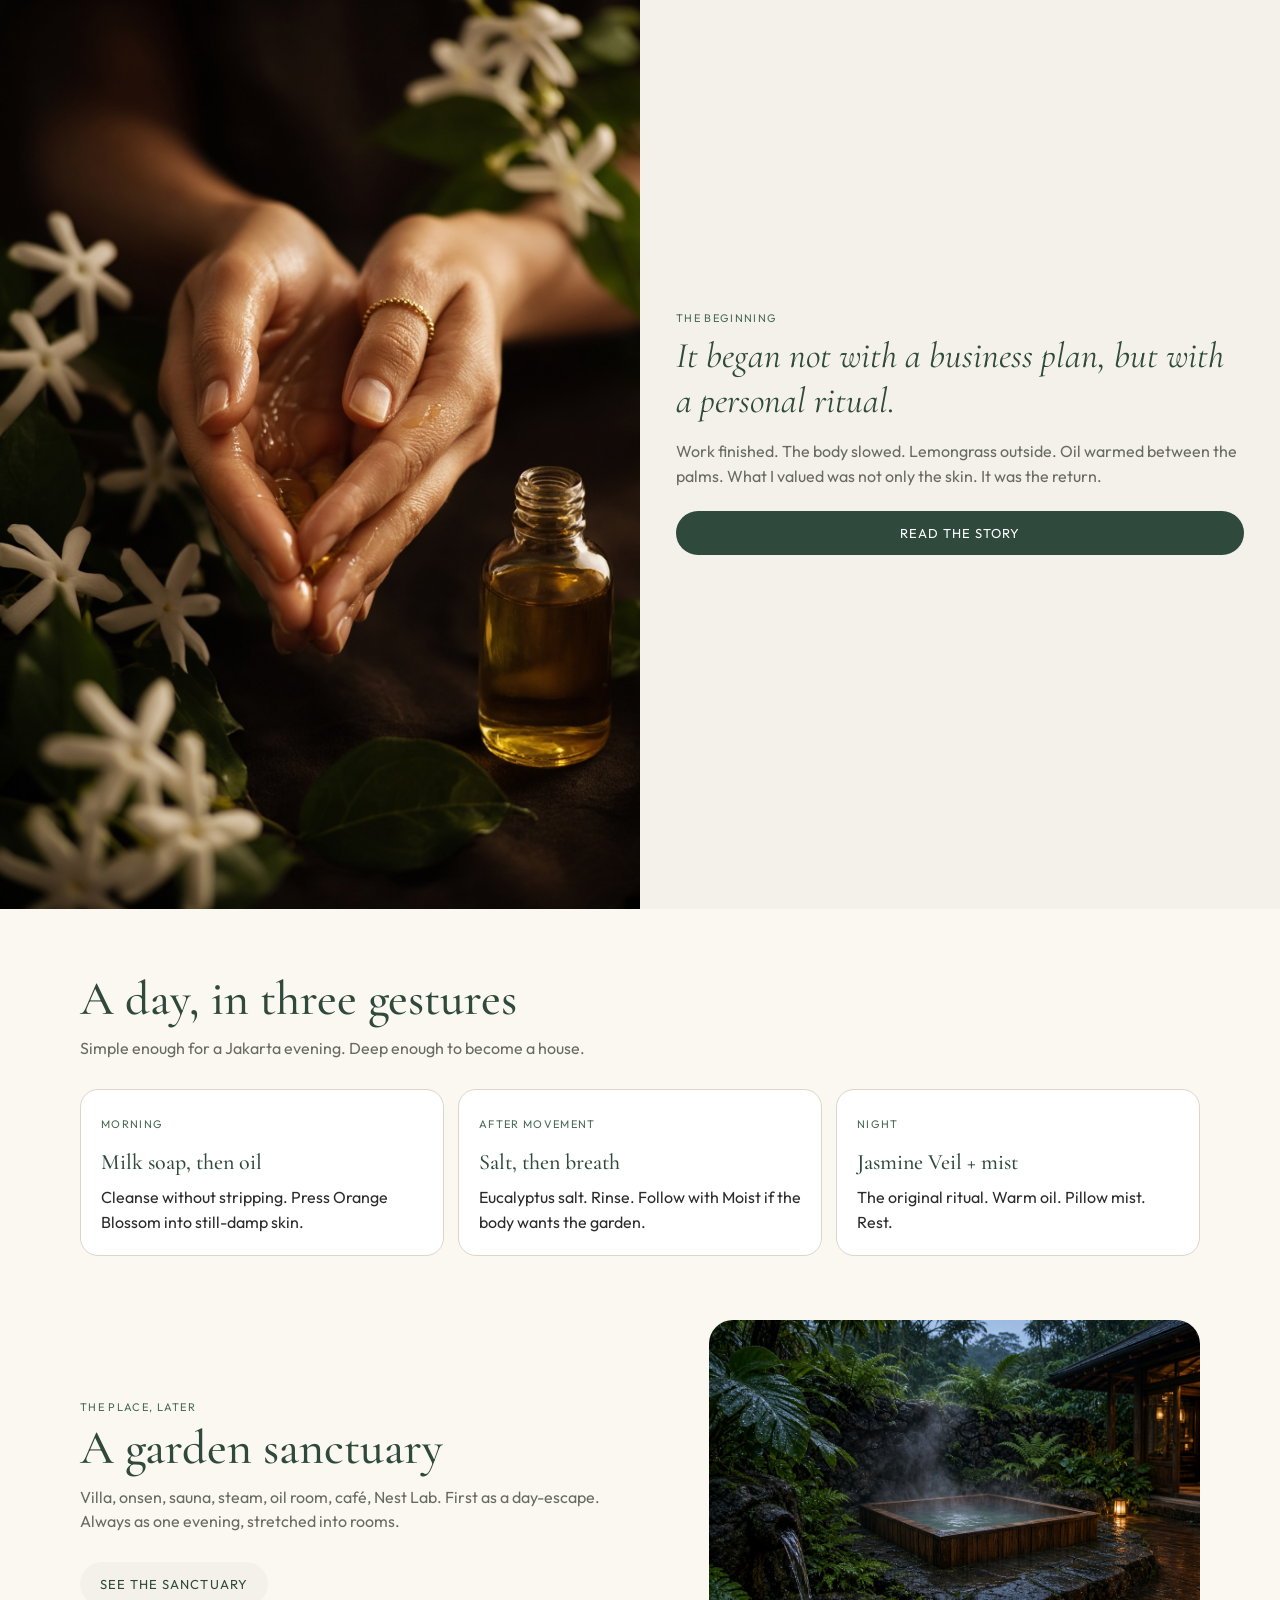
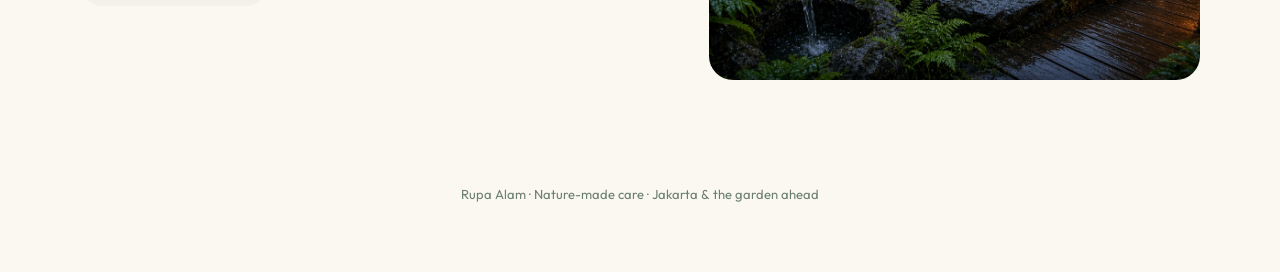
==== commit e90a8a12: "adding icon favicon" ====
--- a/index.html
+++ b/index.html
@@ -10,7 +10,7 @@
   <meta name="description" content="Botanical body perfume oils and a future garden sanctuary. Nature-made care for ritual, not routines.">
   <link rel="manifest" href="manifest.json">
   <link rel="apple-touch-icon" href="assets/img/apple-touch.png">
-  <link rel="icon" href="assets/img/icon-192.png">
+  <link rel="icon" href="assets/img/icon-rupaalam.jpg">
   <link rel="preconnect" href="https://fonts.googleapis.com">
   <link href="https://fonts.googleapis.com/css2?family=Cormorant+Garamond:ital,wght@0,500;0,600;1,500&family=Outfit:wght@300;400;500;600&display=swap" rel="stylesheet">
   <link rel="stylesheet" href="assets/css/style.css">
--- a/assets/css/style.css
+++ b/assets/css/style.css
@@ -57,7 +57,6 @@
 
 /* Desktop top navigation (hidden on mobile) */
 .topnav{
-  margin-left: -100px;
   display:none;
   align-items:center;
   gap:28px;
